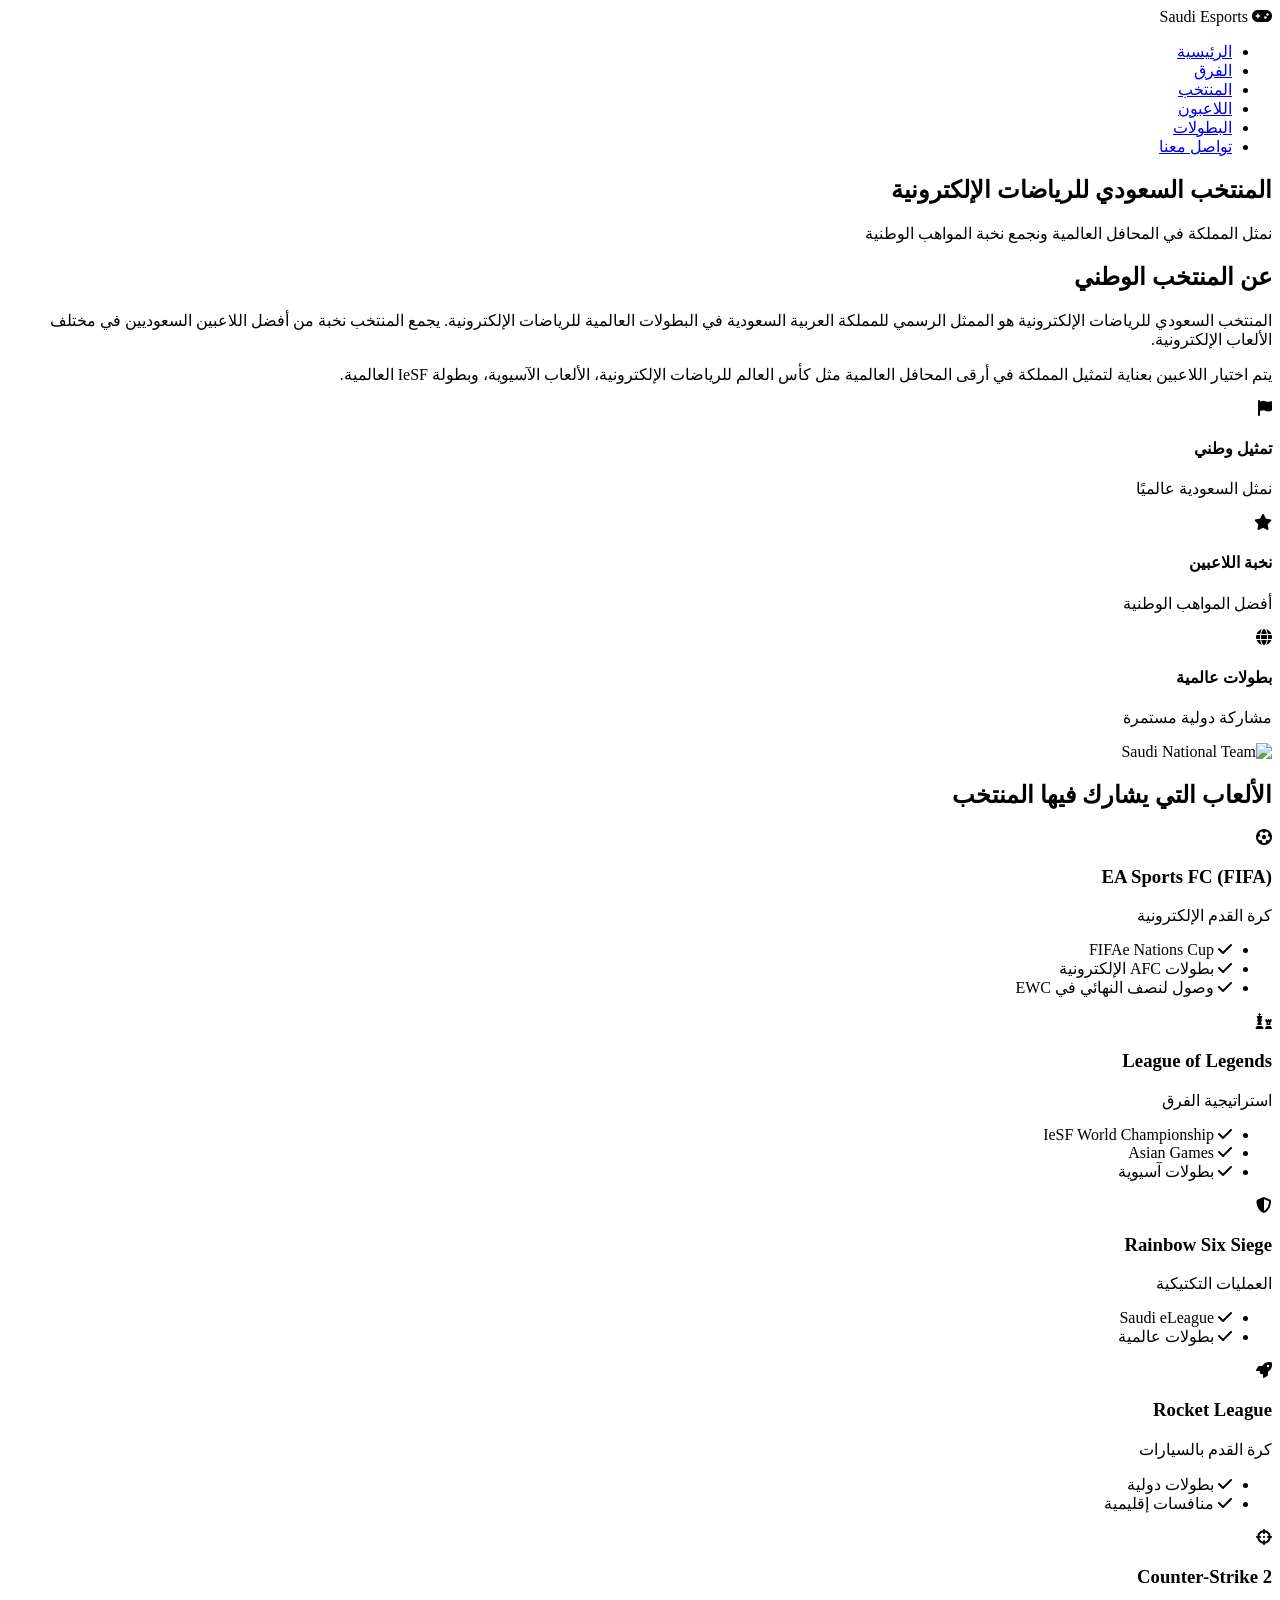
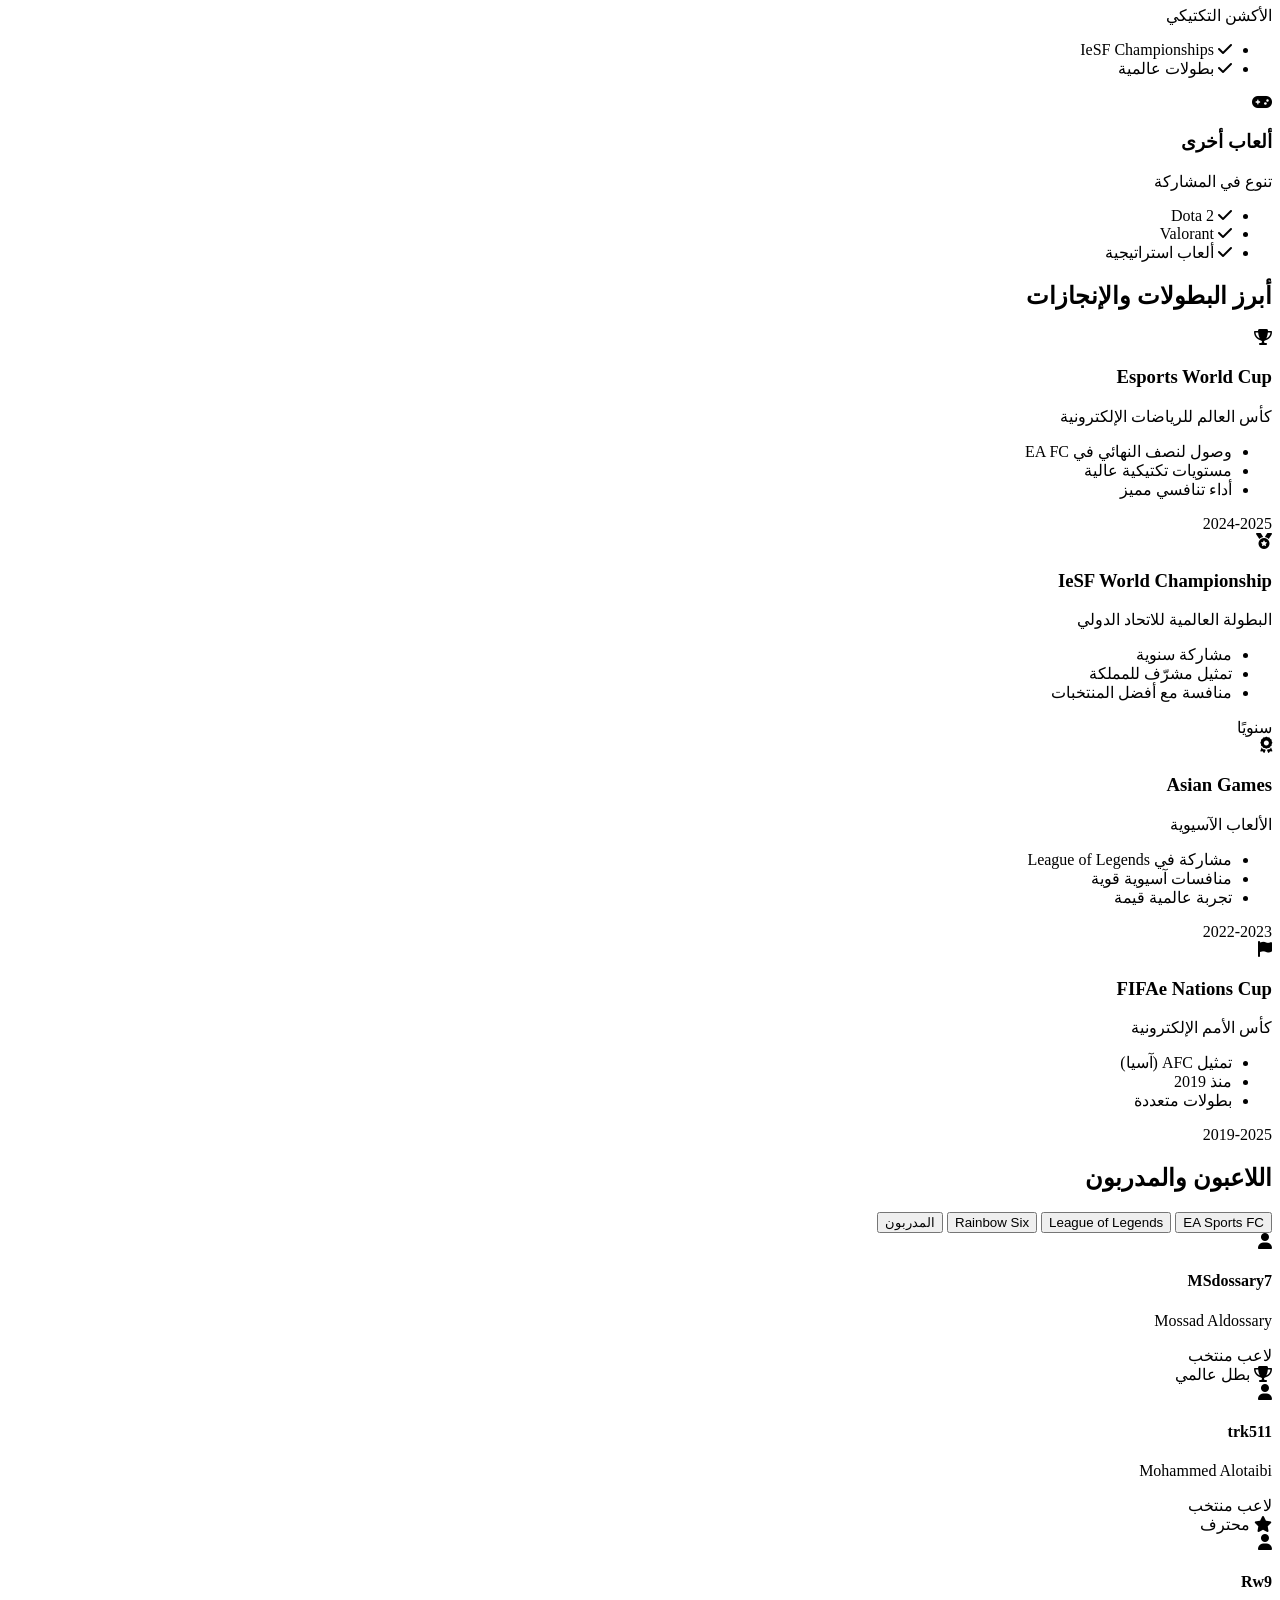
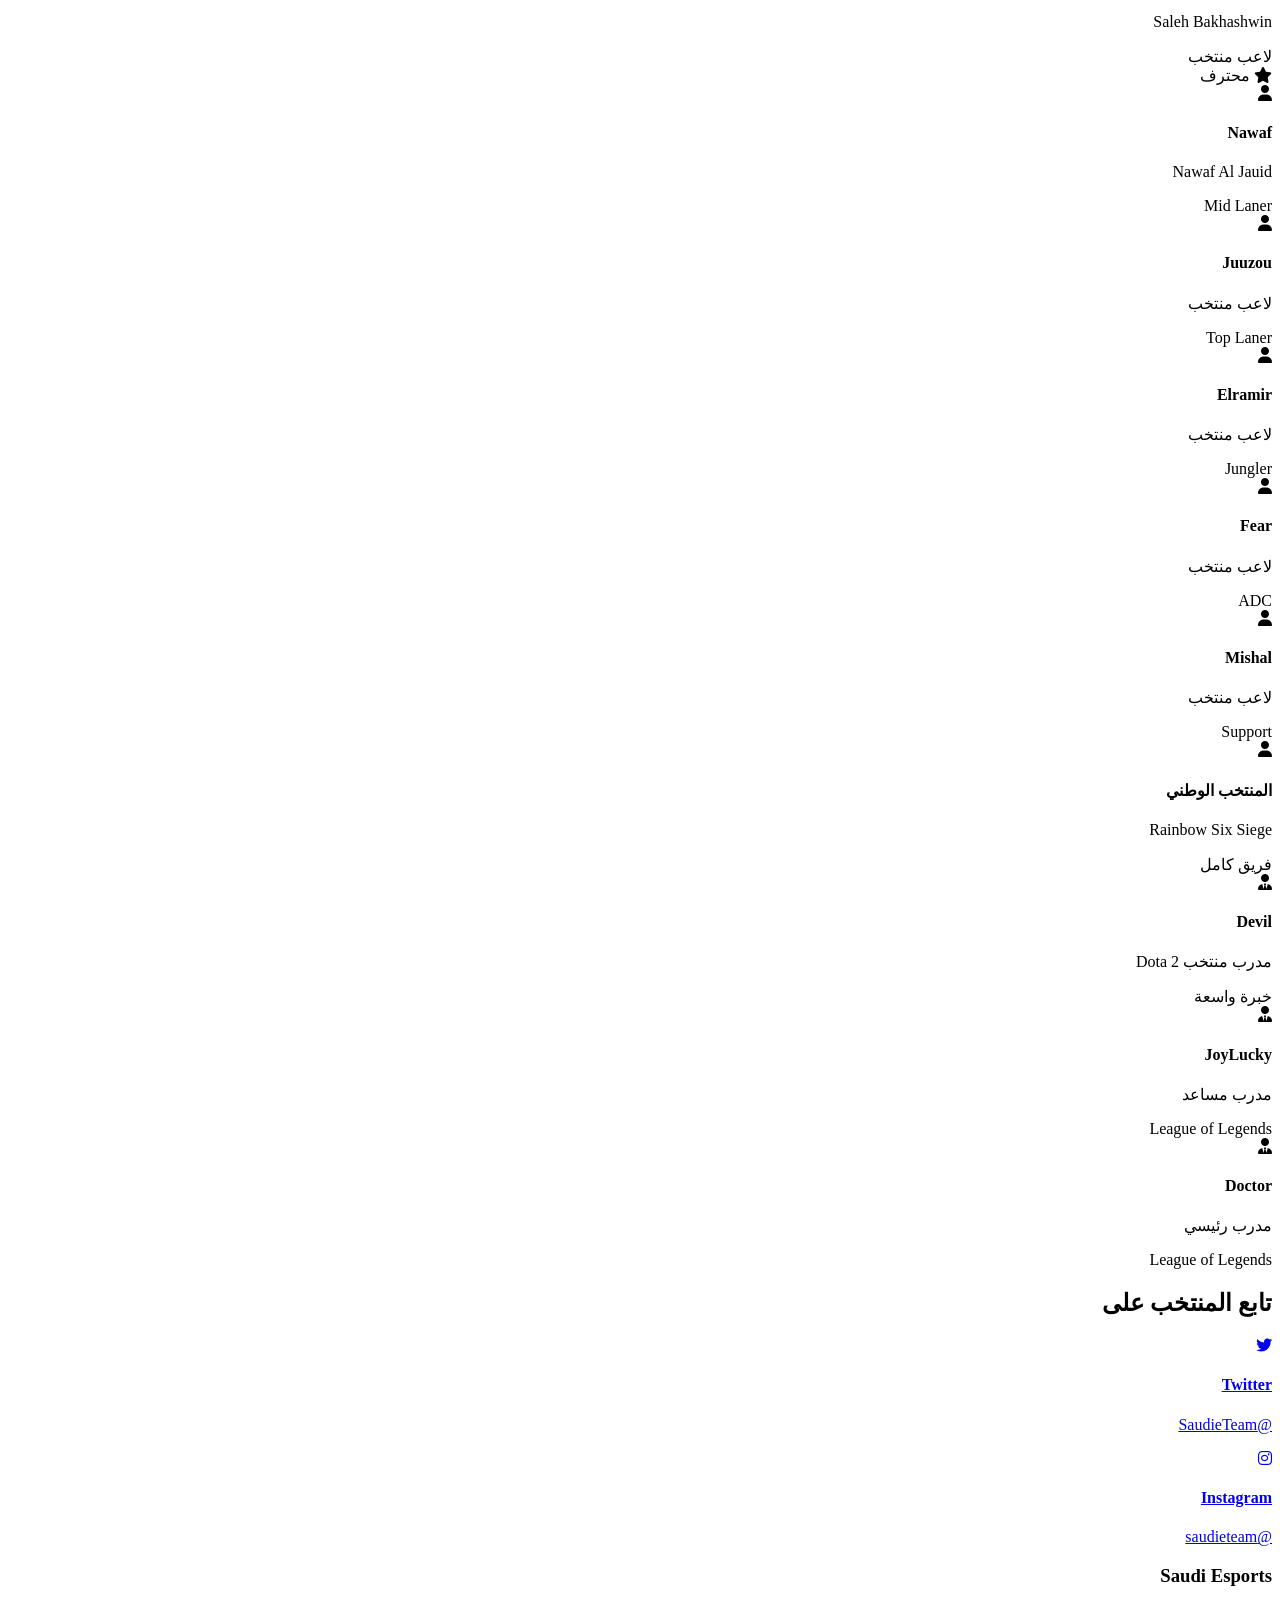
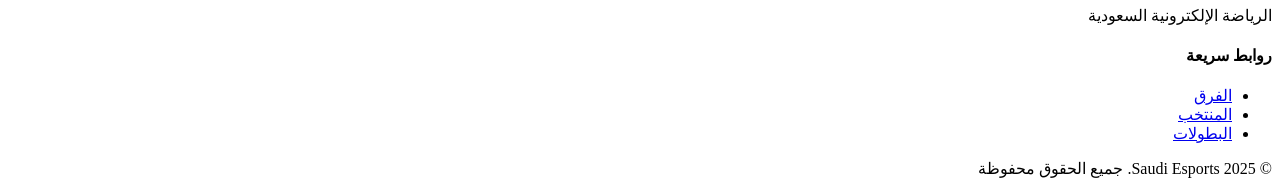
==== national-team.html @ dc4e7f82 "Add files via upload" ====
<!DOCTYPE html>
<html lang="ar" dir="rtl">
<head>
<meta charset="UTF-8">
<meta name="viewport" content="width=device-width, initial-scale=1.0">
<title>المنتخب السعودي | Saudi National Esports Team</title>
<link rel="stylesheet" href="css/style.css">
<link rel="stylesheet" href="https://cdnjs.cloudflare.com/ajax/libs/font-awesome/6.4.0/css/all.min.css">
<link href="https://fonts.googleapis.com/css2?family=Tajawal:wght@300;400;500;700;800;900&display=swap" rel="stylesheet">
</head>
<body>
<nav class="navbar">
<div class="container">
<div class="nav-wrapper">
<div class="logo">
<i class="fas fa-gamepad"></i>
<span>Saudi Esports</span>
</div>
<ul class="nav-menu">
<li><a href="index.html">الرئيسية</a></li>
<li><a href="teams.html">الفرق</a></li>
<li><a href="national-team.html" class="active">المنتخب</a></li>
<li><a href="players.html">اللاعبون</a></li>
<li><a href="tournaments.html">البطولات</a></li>
<li><a href="index.html#contact">تواصل معنا</a></li>
</ul>
<div class="hamburger">
<span class="bar"></span>
<span class="bar"></span>
<span class="bar"></span>
</div>
</div>
</div>
</nav>
<section class="page-header">
<div class="page-header-overlay"></div>
<div class="page-header-content">
<h1>المنتخب السعودي للرياضات الإلكترونية</h1>
<p>نمثل المملكة في المحافل العالمية ونجمع نخبة المواهب الوطنية</p>
</div>
</section>
<section class="national-team-about section-padding">
<div class="container">
<div class="about-grid">
<div class="about-text">
<h2>عن المنتخب الوطني</h2>
<p>المنتخب السعودي للرياضات الإلكترونية هو الممثل الرسمي للمملكة العربية السعودية في البطولات العالمية للرياضات الإلكترونية. يجمع المنتخب نخبة من أفضل اللاعبين السعوديين في مختلف الألعاب الإلكترونية.</p>
<p>يتم اختيار اللاعبين بعناية لتمثيل المملكة في أرقى المحافل العالمية مثل كأس العالم للرياضات الإلكترونية، الألعاب الآسيوية، وبطولة IeSF العالمية.</p>
<div class="highlights">
<div class="highlight-item">
<i class="fas fa-flag"></i>
<h4>تمثيل وطني</h4>
<p>نمثل السعودية عالميًا</p>
</div>
<div class="highlight-item">
<i class="fas fa-star"></i>
<h4>نخبة اللاعبين</h4>
<p>أفضل المواهب الوطنية</p>
</div>
<div class="highlight-item">
<i class="fas fa-globe"></i>
<h4>بطولات عالمية</h4>
<p>مشاركة دولية مستمرة</p>
</div>
</div>
</div>
<div class="about-image">
<img src="https://images.unsplash.com/photo-1511886929837-354d827aae26?w=600" alt="Saudi National Team">
</div>
</div>
</div>
</section>
<section class="games-section section-padding bg-light">
<div class="container">
<div class="section-header">
<h2 class="section-title">الألعاب التي يشارك فيها المنتخب</h2>
<div class="section-line"></div>
</div>
<div class="games-national-grid">
<div class="game-national-card">
<div class="game-icon-wrapper">
<i class="fas fa-futbol"></i>
</div>
<h3>EA Sports FC (FIFA)</h3>
<p>كرة القدم الإلكترونية</p>
<ul>
<li><i class="fas fa-check"></i> FIFAe Nations Cup</li>
<li><i class="fas fa-check"></i> بطولات AFC الإلكترونية</li>
<li><i class="fas fa-check"></i> وصول لنصف النهائي في EWC</li>
</ul>
</div>
<div class="game-national-card">
<div class="game-icon-wrapper">
<i class="fas fa-chess"></i>
</div>
<h3>League of Legends</h3>
<p>استراتيجية الفرق</p>
<ul>
<li><i class="fas fa-check"></i> IeSF World Championship</li>
<li><i class="fas fa-check"></i> Asian Games</li>
<li><i class="fas fa-check"></i> بطولات آسيوية</li>
</ul>
</div>
<div class="game-national-card">
<div class="game-icon-wrapper">
<i class="fas fa-shield-alt"></i>
</div>
<h3>Rainbow Six Siege</h3>
<p>العمليات التكتيكية</p>
<ul>
<li><i class="fas fa-check"></i> Saudi eLeague</li>
<li><i class="fas fa-check"></i> بطولات عالمية</li>
</ul>
</div>
<div class="game-national-card">
<div class="game-icon-wrapper">
<i class="fas fa-rocket"></i>
</div>
<h3>Rocket League</h3>
<p>كرة القدم بالسيارات</p>
<ul>
<li><i class="fas fa-check"></i> بطولات دولية</li>
<li><i class="fas fa-check"></i> منافسات إقليمية</li>
</ul>
</div>
<div class="game-national-card">
<div class="game-icon-wrapper">
<i class="fas fa-crosshairs"></i>
</div>
<h3>Counter-Strike 2</h3>
<p>الأكشن التكتيكي</p>
<ul>
<li><i class="fas fa-check"></i> IeSF Championships</li>
<li><i class="fas fa-check"></i> بطولات عالمية</li>
</ul>
</div>
<div class="game-national-card">
<div class="game-icon-wrapper">
<i class="fas fa-gamepad"></i>
</div>
<h3>ألعاب أخرى</h3>
<p>تنوع في المشاركة</p>
<ul>
<li><i class="fas fa-check"></i> Dota 2</li>
<li><i class="fas fa-check"></i> Valorant</li>
<li><i class="fas fa-check"></i> ألعاب استراتيجية</li>
</ul>
</div>
</div>
</div>
</section>
<section class="achievements-section section-padding">
<div class="container">
<div class="section-header">
<h2 class="section-title">أبرز البطولات والإنجازات</h2>
<div class="section-line"></div>
</div>
<div class="achievements-national-grid">
<div class="achievement-national-card">
<div class="achievement-badge gold">
<i class="fas fa-trophy"></i>
</div>
<h3>Esports World Cup</h3>
<p>كأس العالم للرياضات الإلكترونية</p>
<ul>
<li>وصول لنصف النهائي في EA FC</li>
<li>مستويات تكتيكية عالية</li>
<li>أداء تنافسي مميز</li>
</ul>
<span class="year">2024-2025</span>
</div>
<div class="achievement-national-card">
<div class="achievement-badge silver">
<i class="fas fa-medal"></i>
</div>
<h3>IeSF World Championship</h3>
<p>البطولة العالمية للاتحاد الدولي</p>
<ul>
<li>مشاركة سنوية</li>
<li>تمثيل مشرّف للمملكة</li>
<li>منافسة مع أفضل المنتخبات</li>
</ul>
<span class="year">سنويًا</span>
</div>
<div class="achievement-national-card">
<div class="achievement-badge bronze">
<i class="fas fa-award"></i>
</div>
<h3>Asian Games</h3>
<p>الألعاب الآسيوية</p>
<ul>
<li>مشاركة في League of Legends</li>
<li>منافسات آسيوية قوية</li>
<li>تجربة عالمية قيمة</li>
</ul>
<span class="year">2022-2023</span>
</div>
<div class="achievement-national-card">
<div class="achievement-badge">
<i class="fas fa-flag"></i>
</div>
<h3>FIFAe Nations Cup</h3>
<p>كأس الأمم الإلكترونية</p>
<ul>
<li>تمثيل AFC (آسيا)</li>
<li>منذ 2019</li>
<li>بطولات متعددة</li>
</ul>
<span class="year">2019-2025</span>
</div>
</div>
</div>
</section>
<section class="roster-section section-padding bg-light">
<div class="container">
<div class="section-header">
<h2 class="section-title">اللاعبون والمدربون</h2>
<div class="section-line"></div>
</div>
<div class="roster-tabs">
<button class="tab-btn active" data-tab="fifa">EA Sports FC</button>
<button class="tab-btn" data-tab="lol">League of Legends</button>
<button class="tab-btn" data-tab="r6">Rainbow Six</button>
<button class="tab-btn" data-tab="coaches">المدربون</button>
</div>

<div class="roster-content">
<div class="tab-content active" id="fifa">
<div class="players-grid">
<div class="player-card">
<div class="player-avatar">
<i class="fas fa-user"></i>
</div>
<h4>MSdossary7</h4>
<p class="player-name">Mossad Aldossary</p>
<span class="player-role">لاعب منتخب</span>
<div class="player-stats">
<span><i class="fas fa-trophy"></i> بطل عالمي</span>
</div>
</div>
<div class="player-card">
<div class="player-avatar">
<i class="fas fa-user"></i>
</div>
<h4>trk511</h4>
<p class="player-name">Mohammed Alotaibi</p>
<span class="player-role">لاعب منتخب</span>
<div class="player-stats">
<span><i class="fas fa-star"></i> محترف</span>
</div>
</div>
<div class="player-card">
<div class="player-avatar">
<i class="fas fa-user"></i>
</div>
<h4>Rw9</h4>
<p class="player-name">Saleh Bakhashwin</p>
<span class="player-role">لاعب منتخب</span>
<div class="player-stats">
<span><i class="fas fa-star"></i> محترف</span>
</div>
</div>
</div>
</div>
<div class="tab-content" id="lol">
<div class="players-grid">
<div class="player-card">
<div class="player-avatar">
<i class="fas fa-user"></i>
</div>
<h4>Nawaf</h4>
<p class="player-name">Nawaf Al Jauid</p>
<span class="player-role">Mid Laner</span>
</div>
<div class="player-card">
<div class="player-avatar">
<i class="fas fa-user"></i>
</div>
<h4>Juuzou</h4>
<p class="player-name">لاعب منتخب</p>
<span class="player-role">Top Laner</span>
</div>
<div class="player-card">
<div class="player-avatar">
<i class="fas fa-user"></i>
</div>
<h4>Elramir</h4>
<p class="player-name">لاعب منتخب</p>
<span class="player-role">Jungler</span>
</div>
<div class="player-card">
<div class="player-avatar">
<i class="fas fa-user"></i>
</div>
<h4>Fear</h4>
<p class="player-name">لاعب منتخب</p>
<span class="player-role">ADC</span>
</div>
<div class="player-card">
<div class="player-avatar">
<i class="fas fa-user"></i>
</div>
<h4>Mishal</h4>
<p class="player-name">لاعب منتخب</p>
<span class="player-role">Support</span>
</div>
</div>
</div>
<div class="tab-content" id="r6">
<div class="players-grid">
<div class="player-card">
<div class="player-avatar">
<i class="fas fa-user"></i>
</div>
<h4>المنتخب الوطني</h4>
<p class="player-name">Rainbow Six Siege</p>
<span class="player-role">فريق كامل</span>
</div>
</div>
</div>
<div class="tab-content" id="coaches">
<div class="coaches-grid">
<div class="coach-card">
<div class="coach-avatar">
<i class="fas fa-user-tie"></i>
</div>
<h4>Devil</h4>
<p class="coach-role">مدرب منتخب Dota 2</p>
<span>خبرة واسعة</span>
</div>
<div class="coach-card">
<div class="coach-avatar">
<i class="fas fa-user-tie"></i>
</div>
<h4>JoyLucky</h4>
<p class="coach-role">مدرب مساعد</p>
<span>League of Legends</span>
</div>
<div class="coach-card">
<div class="coach-avatar">
<i class="fas fa-user-tie"></i>
</div>
<h4>Doctor</h4>
<p class="coach-role">مدرب رئيسي</p>
<span>League of Legends</span>
</div>
</div>
</div>
</div>
</div>
</section>
<section class="social-section section-padding">
<div class="container">
<div class="section-header">
<h2 class="section-title">تابع المنتخب على</h2>
<div class="section-line"></div>
</div>
<div class="social-grid">
<a href="https://twitter.com/SaudieTeam" target="_blank" class="social-card twitter">
<i class="fab fa-twitter"></i>
<h4>Twitter</h4>
<p>@SaudieTeam</p>
</a>
<a href="https://instagram.com/saudieteam" target="_blank" class="social-card instagram">
<i class="fab fa-instagram"></i>
<h4>Instagram</h4>
<p>@saudieteam</p>
</a>
</div>
</div>
</section>
<footer class="footer">
<div class="container">
<div class="footer-content">
<div class="footer-section">
<h3>Saudi Esports</h3>
<p>الرياضة الإلكترونية السعودية</p>
</div>
<div class="footer-section">
<h4>روابط سريعة</h4>
<ul>
<li><a href="teams.html">الفرق</a></li>
<li><a href="national-team.html">المنتخب</a></li>
<li><a href="tournaments.html">البطولات</a></li>
</ul>
</div>
</div>
<div class="footer-bottom">
<p>&copy; 2025 Saudi Esports. جميع الحقوق محفوظة</p>
</div>
</div>
</footer>
<script src="js/main.js"></script>
</body>
</html>
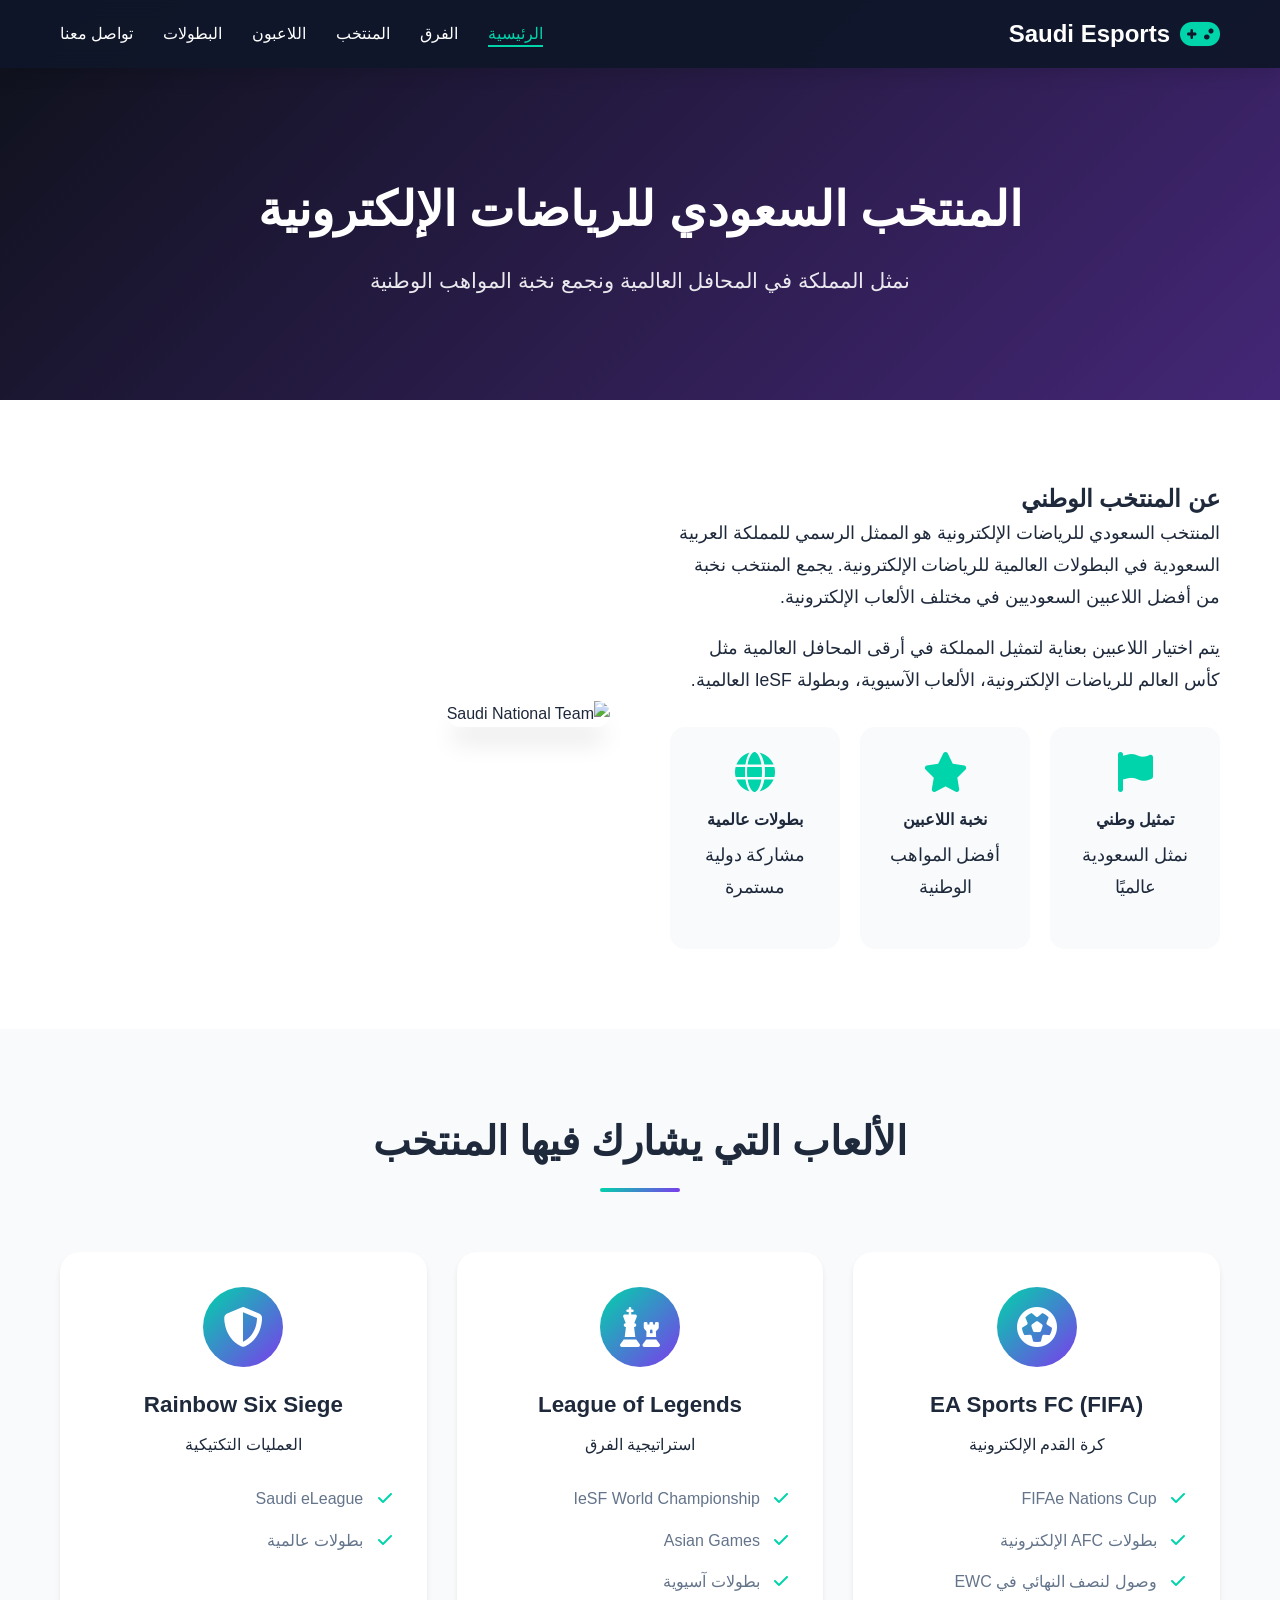
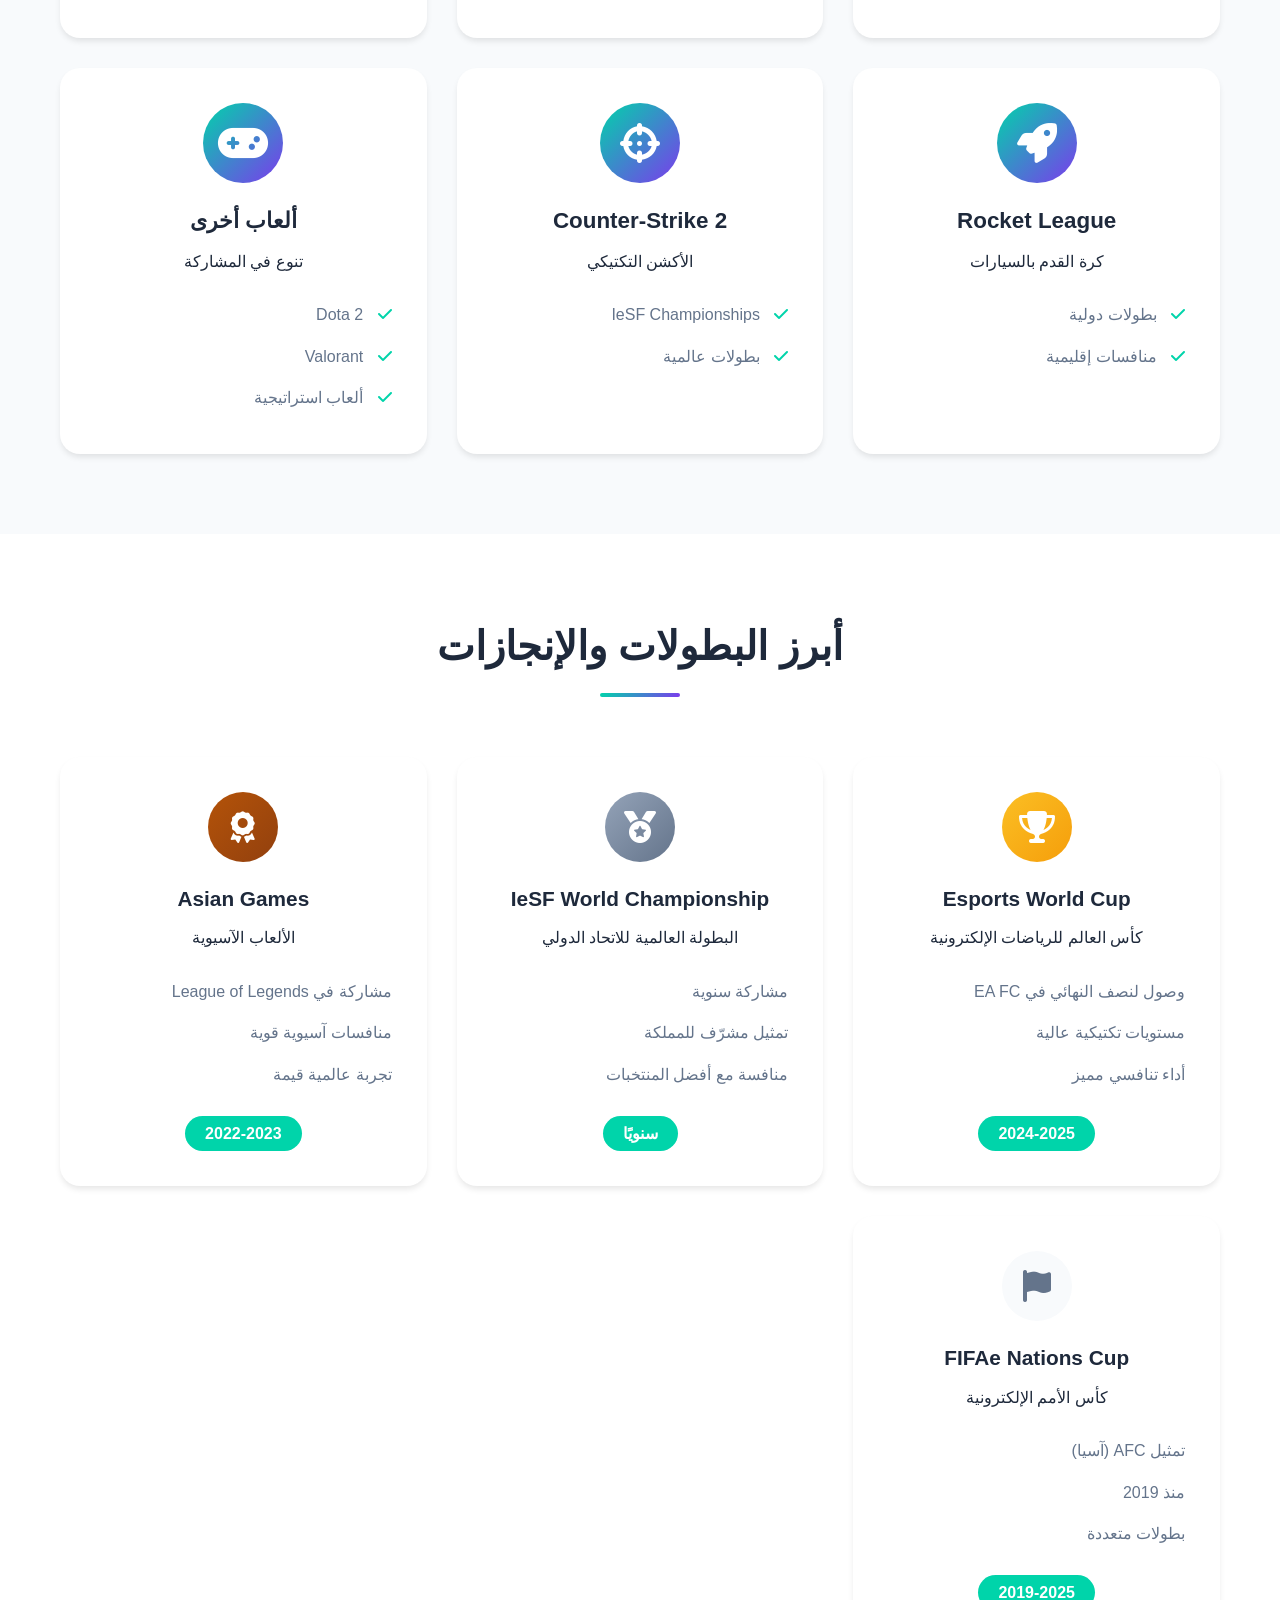
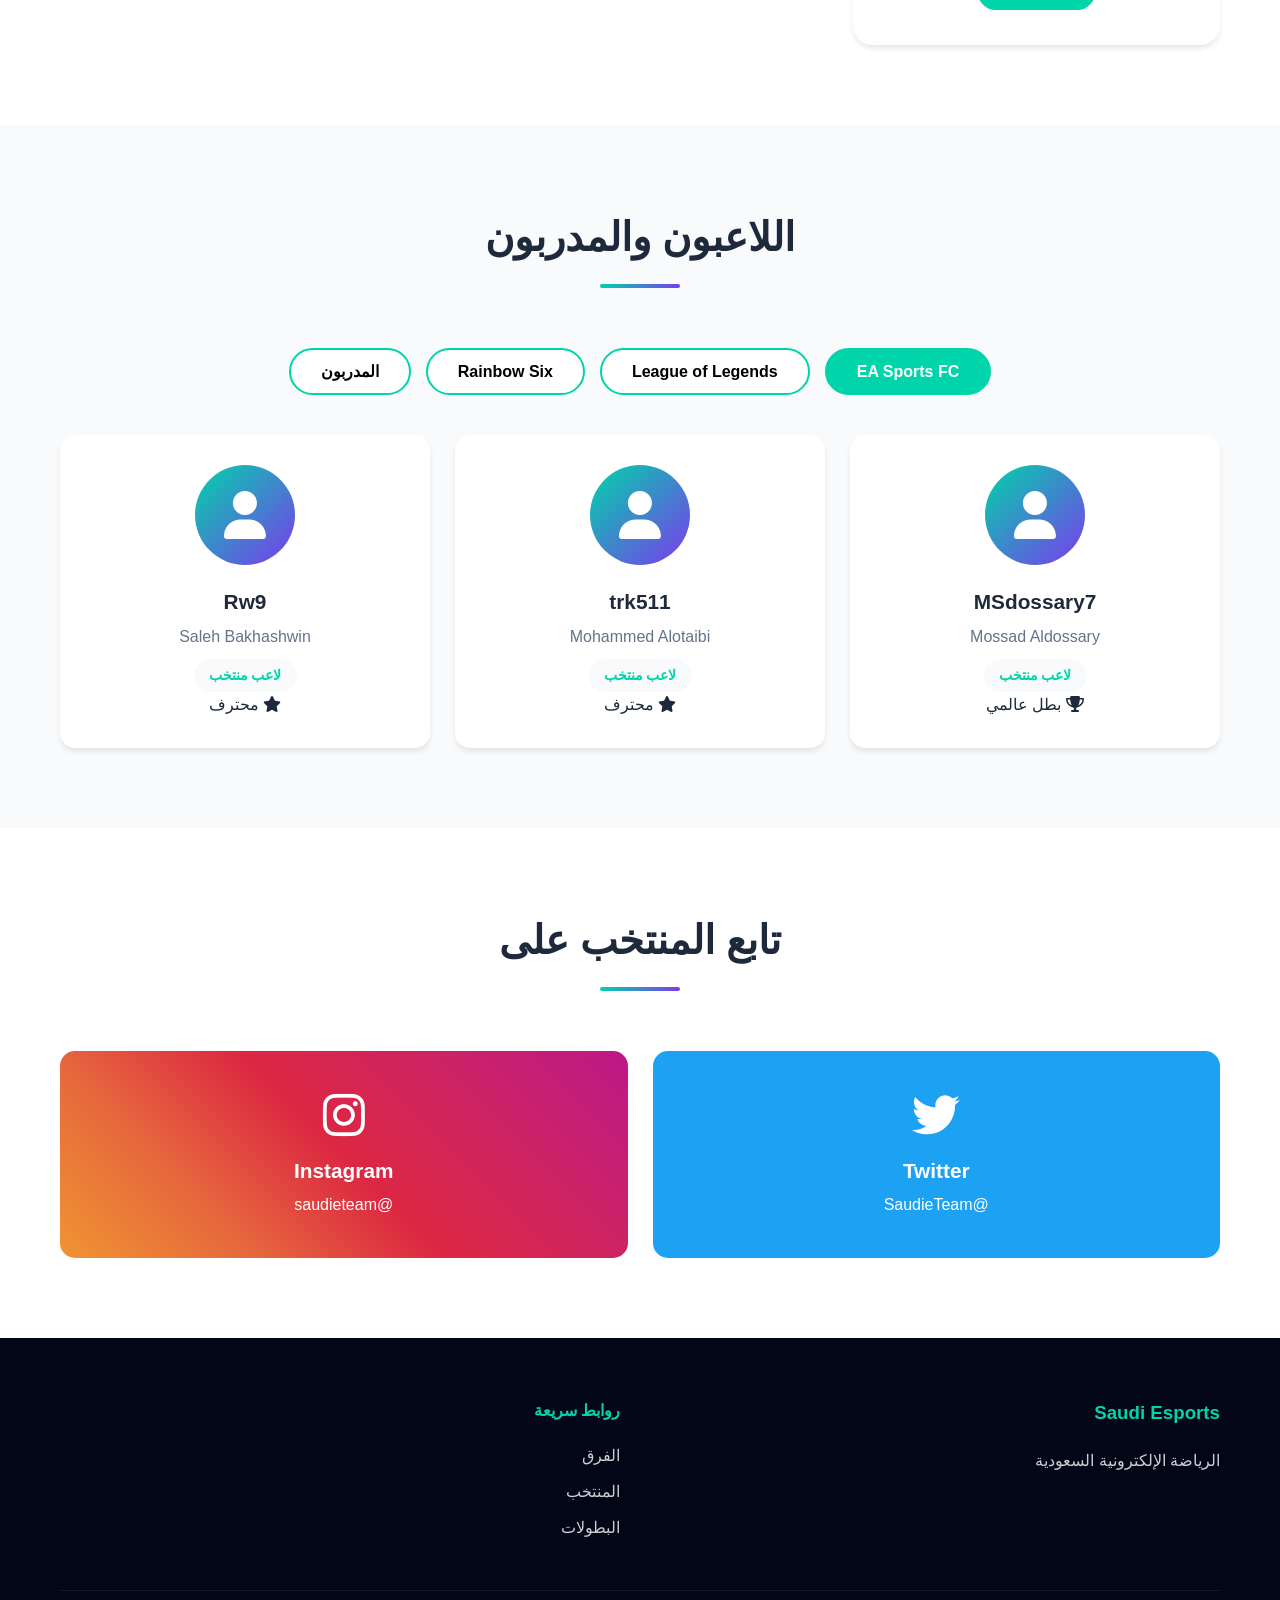
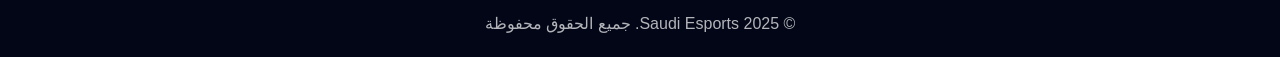
==== commit d369f04f: "Add files via upload" ====
--- a/national-team.html
+++ b/national-team.html
@@ -4,7 +4,7 @@
 <meta charset="UTF-8">
 <meta name="viewport" content="width=device-width, initial-scale=1.0">
 <title>المنتخب السعودي | Saudi National Esports Team</title>
-<link rel="stylesheet" href="css/style.css">
+<link rel="stylesheet" href="style.css">
 <link rel="stylesheet" href="https://cdnjs.cloudflare.com/ajax/libs/font-awesome/6.4.0/css/all.min.css">
 <link href="https://fonts.googleapis.com/css2?family=Tajawal:wght@300;400;500;700;800;900&display=swap" rel="stylesheet">
 </head>
@@ -390,6 +390,6 @@
 </div>
 </div>
 </footer>
-<script src="js/main.js"></script>
+<script src="main.js"></script>
 </body>
 </html>
--- a/style.css
+++ b/style.css
@@ -0,0 +1,1689 @@
+:root {
+--primary-color: #00d4aa;
+--secondary-color: #7c3aed;
+--accent-color: #f59e0b;
+--dark-bg: #0f172a;
+--darker-bg: #020617;
+--light-bg: #f8fafc;
+--text-dark: #1e293b;
+--text-light: #64748b;
+--white: #ffffff;
+--gradient-primary: linear-gradient(135deg, #00d4aa 0%, #7c3aed 100%);
+--gradient-dark: linear-gradient(135deg, #0f172a 0%, #1e293b 100%);
+--shadow-sm: 0 1px 2px 0 rgba(0, 0, 0, 0.05);
+--shadow-md: 0 4px 6px -1px rgba(0, 0, 0, 0.1);
+--shadow-lg: 0 10px 15px -3px rgba(0, 0, 0, 0.1);
+--shadow-xl: 0 20px 25px -5px rgba(0, 0, 0, 0.1);
+--transition: all 0.3s ease;
+}
+
+* {
+margin: 0;
+padding: 0;
+box-sizing: border-box;
+}
+
+html {
+scroll-behavior: smooth;
+}
+
+body {
+font-family: 'Tajawal', sans-serif;
+line-height: 1.6;
+color: var(--text-dark);
+background-color: var(--white);
+overflow-x: hidden;
+}
+
+/* RTL Support */
+[dir="rtl"] {
+text-align: right;
+}
+
+/* Container */
+.container {
+max-width: 1200px;
+margin: 0 auto;
+padding: 0 20px;
+}
+
+.section-padding {
+padding: 80px 0;
+}
+
+.bg-dark {
+background: var(--gradient-dark);
+color: var(--white);
+}
+
+.bg-light {
+background: var(--light-bg);
+}
+
+.section-header {
+text-align: center;
+margin-bottom: 60px;
+}
+
+.section-title {
+font-size: 2.5rem;
+font-weight: 800;
+margin-bottom: 15px;
+position: relative;
+display: inline-block;
+}
+
+.section-title.text-white {
+color: var(--white);
+}
+
+.section-line {
+width: 80px;
+height: 4px;
+background: var(--gradient-primary);
+margin: 0 auto;
+border-radius: 2px;
+}
+
+/* Navigation */
+.navbar {
+background: rgba(15, 23, 42, 0.95);
+backdrop-filter: blur(10px);
+position: fixed;
+top: 0;
+left: 0;
+right: 0;
+z-index: 1000;
+box-shadow: var(--shadow-lg);
+}
+
+.nav-wrapper {
+display: flex;
+justify-content: space-between;
+align-items: center;
+padding: 15px 0;
+}
+
+.logo {
+display: flex;
+align-items: center;
+gap: 10px;
+font-size: 1.5rem;
+font-weight: 800;
+color: var(--white);
+}
+
+.logo i {
+color: var(--primary-color);
+font-size: 2rem;
+}
+
+.nav-menu {
+display: flex;
+list-style: none;
+gap: 30px;
+}
+
+.nav-menu a {
+color: var(--white);
+text-decoration: none;
+font-weight: 500;
+transition: var(--transition);
+position: relative;
+}
+
+.nav-menu a::after {
+content: '';
+position: absolute;
+bottom: -5px;
+right: 0;
+width: 0;
+height: 2px;
+background: var(--primary-color);
+transition: var(--transition);
+}
+
+.nav-menu a:hover::after,
+.nav-menu a.active::after {
+width: 100%;
+}
+
+.nav-menu a:hover,
+.nav-menu a.active {
+color: var(--primary-color);
+}
+
+.hamburger {
+display: none;
+flex-direction: column;
+cursor: pointer;
+gap: 5px;
+}
+
+.bar {
+width: 25px;
+height: 3px;
+background: var(--white);
+transition: var(--transition);
+}
+
+.hero {
+min-height: 100vh;
+background: linear-gradient(135deg, rgba(15, 23, 42, 0.9), rgba(124, 58, 237, 0.8)),
+url('https://images.unsplash.com/photo-1542751371-adc38448a05e?w=1920') center/cover;
+display: flex;
+align-items: center;
+justify-content: center;
+text-align: center;
+color: var(--white);
+padding: 120px 20px 80px;
+position: relative;
+}
+
+.hero-overlay {
+position: absolute;
+top: 0;
+left: 0;
+right: 0;
+bottom: 0;
+background: rgba(0, 0, 0, 0.5);
+}
+
+.hero-content {
+position: relative;
+z-index: 1;
+max-width: 900px;
+}
+
+.hero-title {
+font-size: 3.5rem;
+font-weight: 900;
+margin-bottom: 20px;
+animation: fadeInUp 1s ease;
+}
+
+.hero-subtitle {
+font-size: 1.5rem;
+margin-bottom: 40px;
+opacity: 0.9;
+animation: fadeInUp 1s ease 0.2s backwards;
+}
+
+.hero-stats {
+display: flex;
+justify-content: center;
+gap: 60px;
+margin-bottom: 40px;
+animation: fadeInUp 1s ease 0.4s backwards;
+}
+
+.stat-item {
+text-align: center;
+}
+
+.stat-item i {
+font-size: 2.5rem;
+color: var(--primary-color);
+margin-bottom: 10px;
+}
+
+.stat-item h3 {
+font-size: 2.5rem;
+font-weight: 800;
+margin-bottom: 5px;
+}
+
+.stat-item p {
+font-size: 1rem;
+opacity: 0.8;
+}
+
+.hero-buttons {
+display: flex;
+gap: 20px;
+justify-content: center;
+animation: fadeInUp 1s ease 0.6s backwards;
+}
+
+/* Buttons */
+.btn {
+display: inline-block;
+padding: 15px 40px;
+border-radius: 50px;
+text-decoration: none;
+font-weight: 700;
+font-size: 1.1rem;
+transition: var(--transition);
+border: 2px solid transparent;
+cursor: pointer;
+}
+
+.btn-primary {
+background: var(--gradient-primary);
+color: var(--white);
+box-shadow: var(--shadow-lg);
+}
+
+.btn-primary:hover {
+transform: translateY(-3px);
+box-shadow: var(--shadow-xl);
+}
+
+.btn-secondary {
+background: transparent;
+color: var(--white);
+border-color: var(--white);
+}
+
+.btn-secondary:hover {
+background: var(--white);
+color: var(--dark-bg);
+}
+
+.btn-outline {
+background: transparent;
+border-color: var(--primary-color);
+color: var(--primary-color);
+}
+
+.btn-outline:hover {
+background: var(--primary-color);
+color: var(--white);
+}
+
+/* About Section */
+.about-content {
+display: grid;
+grid-template-columns: 1fr 1fr;
+gap: 60px;
+align-items: center;
+}
+
+.about-text p {
+margin-bottom: 20px;
+font-size: 1.1rem;
+line-height: 1.8;
+}
+
+.about-features {
+list-style: none;
+margin-top: 30px;
+}
+
+.about-features li {
+display: flex;
+align-items: center;
+gap: 15px;
+margin-bottom: 15px;
+font-size: 1.1rem;
+}
+
+.about-features i {
+color: var(--primary-color);
+font-size: 1.3rem;
+}
+
+.about-image img {
+width: 100%;
+border-radius: 20px;
+box-shadow: var(--shadow-xl);
+}
+
+/* Teams Grid */
+.teams-grid {
+display: grid;
+grid-template-columns: repeat(auto-fit, minmax(350px, 1fr));
+gap: 30px;
+}
+
+.team-card {
+background: var(--white);
+border-radius: 20px;
+overflow: hidden;
+box-shadow: var(--shadow-lg);
+transition: var(--transition);
+}
+
+.team-card:hover {
+transform: translateY(-10px);
+box-shadow: var(--shadow-xl);
+}
+
+.team-header {
+position: relative;
+height: 250px;
+overflow: hidden;
+}
+
+.team-header img {
+width: 100%;
+height: 100%;
+object-fit: cover;
+}
+
+.team-overlay {
+position: absolute;
+top: 0;
+left: 0;
+right: 0;
+bottom: 0;
+background: linear-gradient(to top, rgba(0, 0, 0, 0.8), transparent);
+display: flex;
+align-items: flex-end;
+padding: 20px;
+}
+
+.team-overlay h3 {
+color: var(--white);
+font-size: 2rem;
+font-weight: 800;
+}
+
+.team-body {
+padding: 25px;
+}
+
+.team-body p {
+margin-bottom: 20px;
+color: var(--text-light);
+}
+
+.team-achievements {
+display: flex;
+flex-wrap: wrap;
+gap: 10px;
+margin-bottom: 20px;
+}
+
+.badge {
+background: var(--gradient-primary);
+color: var(--white);
+padding: 5px 15px;
+border-radius: 20px;
+font-size: 0.85rem;
+font-weight: 600;
+}
+
+.team-games {
+display: flex;
+gap: 15px;
+margin-bottom: 20px;
+font-size: 1.5rem;
+color: var(--primary-color);
+}
+
+.achievements-timeline {
+position: relative;
+max-width: 800px;
+margin: 0 auto;
+}
+
+.timeline-item {
+display: flex;
+gap: 30px;
+margin-bottom: 40px;
+position: relative;
+}
+
+.timeline-icon {
+width: 60px;
+height: 60px;
+background: var(--gradient-primary);
+border-radius: 50%;
+display: flex;
+align-items: center;
+justify-content: center;
+color: var(--white);
+font-size: 1.5rem;
+flex-shrink: 0;
+}
+
+.timeline-content {
+flex: 1;
+background: var(--light-bg);
+padding: 25px;
+border-radius: 15px;
+box-shadow: var(--shadow-md);
+}
+
+.timeline-content h3 {
+font-size: 1.3rem;
+margin-bottom: 10px;
+color: var(--text-dark);
+}
+
+.timeline-content p {
+color: var(--text-light);
+margin-bottom: 10px;
+}
+
+.timeline-date {
+display: inline-block;
+background: var(--primary-color);
+color: var(--white);
+padding: 5px 15px;
+border-radius: 20px;
+font-size: 0.85rem;
+font-weight: 600;
+}
+
+.games-grid {
+display: grid;
+grid-template-columns: repeat(auto-fit, minmax(200px, 1fr));
+gap: 25px;
+}
+
+.game-card {
+background: rgba(255, 255, 255, 0.05);
+padding: 30px;
+border-radius: 15px;
+text-align: center;
+border: 1px solid rgba(255, 255, 255, 0.1);
+transition: var(--transition);
+}
+
+.game-card:hover {
+background: rgba(255, 255, 255, 0.1);
+transform: translateY(-5px);
+}
+
+.game-icon {
+font-size: 3rem;
+color: var(--primary-color);
+margin-bottom: 15px;
+}
+
+.game-card h4 {
+font-size: 1.2rem;
+margin-bottom: 5px;
+}
+
+.game-card p {
+font-size: 0.9rem;
+opacity: 0.7;
+}
+
+.social-grid {
+display: grid;
+grid-template-columns: repeat(auto-fit, minmax(250px, 1fr));
+gap: 25px;
+}
+
+.social-card {
+padding: 40px;
+border-radius: 15px;
+text-align: center;
+text-decoration: none;
+color: var(--white);
+transition: var(--transition);
+}
+
+.social-card:hover {
+transform: translateY(-5px);
+}
+
+.social-card.twitter {
+background: #1da1f2;
+}
+
+.social-card.instagram {
+background: linear-gradient(45deg, #f09433, #e6683c, #dc2743, #cc2366, #bc1888);
+}
+
+.social-card.youtube {
+background: #ff0000;
+}
+
+.social-card.twitch {
+background: #9146ff;
+}
+
+.social-card i {
+font-size: 3rem;
+margin-bottom: 15px;
+}
+
+.social-card h4 {
+font-size: 1.3rem;
+margin-bottom: 5px;
+}
+
+.footer {
+background: var(--darker-bg);
+color: var(--white);
+padding: 60px 0 20px;
+}
+
+.footer-content {
+display: grid;
+grid-template-columns: repeat(auto-fit, minmax(250px, 1fr));
+gap: 40px;
+margin-bottom: 40px;
+}
+
+.footer-section h3,
+.footer-section h4 {
+margin-bottom: 20px;
+color: var(--primary-color);
+}
+
+.footer-section p {
+opacity: 0.8;
+margin-bottom: 15px;
+}
+
+.footer-section ul {
+list-style: none;
+}
+
+.footer-section ul li {
+margin-bottom: 10px;
+}
+
+.footer-section a {
+color: var(--white);
+text-decoration: none;
+opacity: 0.8;
+transition: var(--transition);
+}
+
+.footer-section a:hover {
+opacity: 1;
+color: var(--primary-color);
+}
+
+.footer-social {
+display: flex;
+gap: 15px;
+margin-top: 20px;
+}
+
+.footer-social a {
+width: 40px;
+height: 40px;
+background: rgba(255, 255, 255, 0.1);
+border-radius: 50%;
+display: flex;
+align-items: center;
+justify-content: center;
+transition: var(--transition);
+}
+
+.footer-social a:hover {
+background: var(--primary-color);
+transform: translateY(-3px);
+}
+
+.footer-bottom {
+text-align: center;
+padding-top: 20px;
+border-top: 1px solid rgba(255, 255, 255, 0.1);
+opacity: 0.7;
+}
+
+.page-header {
+min-height: 400px;
+background: linear-gradient(135deg, rgba(15, 23, 42, 0.95), rgba(124, 58, 237, 0.9)),
+url('https://images.unsplash.com/photo-1511886929837-354d827aae26?w=1920') center/cover;
+display: flex;
+align-items: center;
+justify-content: center;
+text-align: center;
+color: var(--white);
+padding: 150px 20px 80px;
+position: relative;
+}
+
+.page-header-overlay {
+position: absolute;
+top: 0;
+left: 0;
+right: 0;
+bottom: 0;
+background: rgba(0, 0, 0, 0.5);
+}
+
+.page-header-content {
+position: relative;
+z-index: 1;
+}
+
+.page-header h1 {
+font-size: 3rem;
+font-weight: 900;
+margin-bottom: 15px;
+}
+
+.page-header p {
+font-size: 1.3rem;
+opacity: 0.9;
+}
+
+/* Team Detail Page */
+.team-detail-header {
+display: flex;
+justify-content: space-between;
+align-items: center;
+margin-bottom: 50px;
+padding: 40px;
+background: var(--gradient-dark);
+border-radius: 20px;
+color: var(--white);
+}
+
+.team-detail-info h2 {
+font-size: 3rem;
+margin-bottom: 10px;
+}
+
+.team-tagline {
+font-size: 1.2rem;
+opacity: 0.9;
+margin-bottom: 20px;
+}
+
+.team-meta {
+display: flex;
+gap: 30px;
+}
+
+.team-meta span {
+display: flex;
+align-items: center;
+gap: 8px;
+}
+
+.team-logo-large {
+font-size: 8rem;
+opacity: 0.2;
+}
+
+.team-detail-content {
+display: flex;
+flex-direction: column;
+gap: 40px;
+}
+
+.team-section {
+background: var(--white);
+padding: 35px;
+border-radius: 15px;
+box-shadow: var(--shadow-md);
+}
+
+.team-section h3 {
+font-size: 1.5rem;
+margin-bottom: 20px;
+color: var(--primary-color);
+display: flex;
+align-items: center;
+gap: 10px;
+}
+
+.team-section p {
+margin-bottom: 15px;
+line-height: 1.8;
+}
+
+.achievements-list {
+display: flex;
+flex-direction: column;
+gap: 15px;
+}
+
+.achievement-item {
+display: flex;
+gap: 20px;
+padding: 20px;
+background: var(--light-bg);
+border-radius: 10px;
+border-right: 4px solid var(--primary-color);
+}
+
+.achievement-item.gold {
+border-right-color: #fbbf24;
+}
+
+.achievement-item.silver {
+border-right-color: #94a3b8;
+}
+
+.achievement-item i {
+font-size: 2rem;
+color: var(--primary-color);
+}
+
+.achievement-item.gold i {
+color: #fbbf24;
+}
+
+.achievement-item h4 {
+font-size: 1.1rem;
+margin-bottom: 5px;
+}
+
+.achievement-item p {
+margin: 0;
+color: var(--text-light);
+}
+
+.games-list {
+display: grid;
+grid-template-columns: repeat(auto-fit, minmax(250px, 1fr));
+gap: 20px;
+}
+
+.game-item {
+display: flex;
+gap: 15px;
+padding: 20px;
+background: var(--light-bg);
+border-radius: 10px;
+}
+
+.game-item i {
+font-size: 2rem;
+color: var(--primary-color);
+}
+
+.game-item h4 {
+margin-bottom: 5px;
+}
+
+.game-item p {
+margin: 0;
+font-size: 0.9rem;
+color: var(--text-light);
+}
+
+.roster-grid {
+display: grid;
+grid-template-columns: repeat(auto-fit, minmax(300px, 1fr));
+gap: 30px;
+}
+
+.roster-category h4 {
+font-size: 1.2rem;
+margin-bottom: 15px;
+color: var(--primary-color);
+}
+
+.roster-category ul {
+list-style: none;
+}
+
+.roster-category ul li {
+padding: 8px 0;
+border-bottom: 1px solid #e2e8f0;
+}
+
+.social-links {
+display: flex;
+flex-wrap: wrap;
+gap: 15px;
+}
+
+.social-link {
+display: flex;
+align-items: center;
+gap: 10px;
+padding: 12px 25px;
+background: var(--light-bg);
+border-radius: 10px;
+text-decoration: none;
+color: var(--text-dark);
+font-weight: 600;
+transition: var(--transition);
+}
+
+.social-link:hover {
+background: var(--primary-color);
+color: var(--white);
+transform: translateY(-3px);
+}
+
+.teams-grid-small {
+display: grid;
+grid-template-columns: repeat(auto-fit, minmax(280px, 1fr));
+gap: 25px;
+}
+
+.team-card-small {
+background: var(--white);
+padding: 30px;
+border-radius: 15px;
+box-shadow: var(--shadow-md);
+text-align: center;
+transition: var(--transition);
+}
+
+.team-card-small:hover {
+transform: translateY(-5px);
+box-shadow: var(--shadow-xl);
+}
+
+.team-card-small h4 {
+font-size: 1.3rem;
+margin-bottom: 10px;
+}
+
+.team-card-small p {
+color: var(--text-light);
+margin-bottom: 15px;
+}
+
+.about-grid {
+display: grid;
+grid-template-columns: 1fr 1fr;
+gap: 60px;
+align-items: center;
+}
+
+.highlights {
+display: grid;
+grid-template-columns: repeat(3, 1fr);
+gap: 20px;
+margin-top: 30px;
+}
+
+.highlight-item {
+text-align: center;
+padding: 25px;
+background: var(--light-bg);
+border-radius: 15px;
+}
+
+.highlight-item i {
+font-size: 2.5rem;
+color: var(--primary-color);
+margin-bottom: 15px;
+}
+
+.highlight-item h4 {
+margin-bottom: 8px;
+}
+
+.games-national-grid {
+display: grid;
+grid-template-columns: repeat(auto-fit, minmax(300px, 1fr));
+gap: 30px;
+}
+
+.game-national-card {
+background: var(--white);
+padding: 35px;
+border-radius: 20px;
+box-shadow: var(--shadow-md);
+text-align: center;
+transition: var(--transition);
+}
+
+.game-national-card:hover {
+transform: translateY(-10px);
+box-shadow: var(--shadow-xl);
+}
+
+.game-icon-wrapper {
+width: 80px;
+height: 80px;
+background: var(--gradient-primary);
+border-radius: 50%;
+display: flex;
+align-items: center;
+justify-content: center;
+margin: 0 auto 20px;
+}
+
+.game-icon-wrapper i {
+font-size: 2.5rem;
+color: var(--white);
+}
+
+.game-national-card h3 {
+font-size: 1.4rem;
+margin-bottom: 10px;
+}
+
+.game-national-card ul {
+list-style: none;
+margin-top: 20px;
+text-align: right;
+}
+
+.game-national-card ul li {
+padding: 8px 0;
+color: var(--text-light);
+}
+
+.game-national-card ul li i {
+color: var(--primary-color);
+margin-left: 10px;
+}
+
+.achievements-national-grid {
+display: grid;
+grid-template-columns: repeat(auto-fit, minmax(280px, 1fr));
+gap: 30px;
+}
+
+.achievement-national-card {
+background: var(--white);
+padding: 35px;
+border-radius: 20px;
+box-shadow: var(--shadow-md);
+text-align: center;
+position: relative;
+overflow: hidden;
+}
+
+.achievement-badge {
+width: 70px;
+height: 70px;
+background: var(--light-bg);
+border-radius: 50%;
+display: flex;
+align-items: center;
+justify-content: center;
+margin: 0 auto 20px;
+font-size: 2rem;
+color: var(--text-light);
+}
+
+.achievement-badge.gold {
+background: linear-gradient(135deg, #fbbf24, #f59e0b);
+color: var(--white);
+}
+
+.achievement-badge.silver {
+background: linear-gradient(135deg, #94a3b8, #64748b);
+color: var(--white);
+}
+
+.achievement-badge.bronze {
+background: linear-gradient(135deg, #b45309, #92400e);
+color: var(--white);
+}
+
+.achievement-national-card h3 {
+font-size: 1.3rem;
+margin-bottom: 10px;
+}
+
+.achievement-national-card ul {
+list-style: none;
+margin: 20px 0;
+text-align: right;
+}
+
+.achievement-national-card ul li {
+padding: 8px 0;
+color: var(--text-light);
+}
+
+.year {
+display: inline-block;
+background: var(--primary-color);
+color: var(--white);
+padding: 5px 20px;
+border-radius: 20px;
+font-weight: 600;
+}
+.roster-tabs {
+display: flex;
+justify-content: center;
+gap: 15px;
+margin-bottom: 40px;
+flex-wrap: wrap;
+}
+
+.tab-btn {
+padding: 12px 30px;
+background: var(--white);
+border: 2px solid var(--primary-color);
+border-radius: 30px;
+font-family: 'Tajawal', sans-serif;
+font-size: 1rem;
+font-weight: 600;
+cursor: pointer;
+transition: var(--transition);
+}
+
+.tab-btn.active,
+.tab-btn:hover {
+background: var(--primary-color);
+color: var(--white);
+}
+
+.tab-content {
+display: none;
+}
+
+.tab-content.active {
+display: block;
+animation: fadeIn 0.5s ease;
+}
+
+.players-grid {
+display: grid;
+grid-template-columns: repeat(auto-fit, minmax(250px, 1fr));
+gap: 25px;
+}
+
+.player-card {
+background: var(--white);
+padding: 30px;
+border-radius: 15px;
+box-shadow: var(--shadow-md);
+text-align: center;
+transition: var(--transition);
+}
+
+.player-card:hover {
+transform: translateY(-5px);
+box-shadow: var(--shadow-xl);
+}
+
+.player-avatar {
+width: 100px;
+height: 100px;
+background: var(--gradient-primary);
+border-radius: 50%;
+display: flex;
+align-items: center;
+justify-content: center;
+margin: 0 auto 20px;
+}
+
+.player-avatar i {
+font-size: 3rem;
+color: var(--white);
+}
+
+.player-card h4 {
+font-size: 1.3rem;
+margin-bottom: 5px;
+}
+
+.player-name {
+color: var(--text-light);
+margin-bottom: 10px;
+}
+
+.player-role {
+display: inline-block;
+background: var(--light-bg);
+padding: 5px 15px;
+border-radius: 20px;
+font-size: 0.9rem;
+font-weight: 600;
+color: var(--primary-color);
+}
+
+.coaches-grid {
+display: grid;
+grid-template-columns: repeat(auto-fit, minmax(280px, 1fr));
+gap: 30px;
+}
+
+.coach-card {
+background: var(--white);
+padding: 35px;
+border-radius: 15px;
+box-shadow: var(--shadow-md);
+text-align: center;
+}
+
+.coach-avatar {
+width: 100px;
+height: 100px;
+background: linear-gradient(135deg, #7c3aed, #00d4aa);
+border-radius: 50%;
+display: flex;
+align-items: center;
+justify-content: center;
+margin: 0 auto 20px;
+}
+
+.coach-avatar i {
+font-size: 3rem;
+color: var(--white);
+}
+
+/* Players Page */
+.players-featured-grid {
+display: grid;
+grid-template-columns: repeat(auto-fit, minmax(280px, 1fr));
+gap: 30px;
+}
+
+.player-featured-card {
+background: var(--white);
+padding: 30px;
+border-radius: 20px;
+box-shadow: var(--shadow-lg);
+position: relative;
+display: flex;
+gap: 20px;
+align-items: center;
+transition: var(--transition);
+}
+
+.player-featured-card:hover {
+transform: translateY(-5px);
+box-shadow: var(--shadow-xl);
+}
+
+.player-rank {
+width: 60px;
+height: 60px;
+background: var(--gradient-primary);
+border-radius: 50%;
+display: flex;
+align-items: center;
+justify-content: center;
+font-size: 1.5rem;
+font-weight: 800;
+color: var(--white);
+flex-shrink: 0;
+}
+
+.player-info h3 {
+font-size: 1.4rem;
+margin-bottom: 5px;
+}
+
+.real-name {
+color: var(--text-light);
+margin-bottom: 10px;
+}
+
+.game {
+display: inline-block;
+background: var(--light-bg);
+padding: 5px 15px;
+border-radius: 20px;
+font-size: 0.9rem;
+font-weight: 600;
+color: var(--primary-color);
+margin-bottom: 10px;
+}
+
+.earnings {
+display: flex;
+align-items: center;
+gap: 8px;
+color: var(--accent-color);
+font-weight: 700;
+margin-bottom: 10px;
+}
+
+.achievements-mini {
+display: flex;
+flex-wrap: wrap;
+gap: 8px;
+}
+
+.achievements-mini span {
+background: var(--light-bg);
+padding: 4px 12px;
+border-radius: 15px;
+font-size: 0.85rem;
+}
+
+.games-players-tabs {
+display: flex;
+justify-content: center;
+gap: 10px;
+margin-bottom: 40px;
+flex-wrap: wrap;
+}
+
+.game-tab {
+padding: 10px 25px;
+background: var(--white);
+border: 2px solid #e2e8f0;
+border-radius: 25px;
+font-family: 'Tajawal', sans-serif;
+font-size: 1rem;
+font-weight: 600;
+cursor: pointer;
+transition: var(--transition);
+}
+
+.game-tab.active,
+.game-tab:hover {
+background: var(--primary-color);
+color: var(--white);
+border-color: var(--primary-color);
+}
+
+.players-list-grid {
+display: grid;
+grid-template-columns: repeat(auto-fit, minmax(300px, 1fr));
+gap: 20px;
+}
+
+.player-item {
+background: var(--white);
+padding: 20px;
+border-radius: 15px;
+box-shadow: var(--shadow-md);
+display: flex;
+align-items: center;
+gap: 20px;
+transition: var(--transition);
+}
+
+.player-item:hover {
+transform: translateX(-5px);
+box-shadow: var(--shadow-lg);
+}
+
+.player-details h4 {
+margin-bottom: 5px;
+}
+
+.player-details p {
+color: var(--text-light);
+font-size: 0.9rem;
+margin-bottom: 8px;
+}
+
+.team-badge {
+display: inline-block;
+background: var(--gradient-primary);
+color: var(--white);
+padding: 3px 12px;
+border-radius: 15px;
+font-size: 0.85rem;
+font-weight: 600;
+}
+
+.coaches-grid-large {
+display: grid;
+grid-template-columns: repeat(auto-fit, minmax(300px, 1fr));
+gap: 30px;
+}
+
+.coach-large-card {
+background: var(--white);
+padding: 40px;
+border-radius: 20px;
+box-shadow: var(--shadow-lg);
+text-align: center;
+transition: var(--transition);
+}
+
+.coach-large-card:hover {
+transform: translateY(-10px);
+box-shadow: var(--shadow-xl);
+}
+
+.coach-large-avatar {
+width: 120px;
+height: 120px;
+background: var(--gradient-primary);
+border-radius: 50%;
+display: flex;
+align-items: center;
+justify-content: center;
+margin: 0 auto 25px;
+}
+
+.coach-large-avatar i {
+font-size: 4rem;
+color: var(--white);
+}
+
+.coach-large-card h3 {
+font-size: 1.5rem;
+margin-bottom: 10px;
+}
+
+.coach-game {
+color: var(--primary-color);
+font-weight: 600;
+margin-bottom: 10px;
+}
+
+.coach-role {
+display: inline-block;
+background: var(--light-bg);
+padding: 5px 20px;
+border-radius: 20px;
+margin-bottom: 15px;
+font-weight: 600;
+}
+
+.coach-desc {
+color: var(--text-light);
+}
+
+/* Tournaments Page */
+.tournament-card {
+background: var(--white);
+border-radius: 20px;
+overflow: hidden;
+box-shadow: var(--shadow-lg);
+margin-bottom: 40px;
+}
+
+.tournament-card.major {
+border: 3px solid var(--primary-color);
+}
+
+.tournament-header {
+background: var(--gradient-dark);
+color: var(--white);
+padding: 30px;
+position: relative;
+}
+
+.tournament-badge {
+position: absolute;
+top: 20px;
+left: 20px;
+background: var(--accent-color);
+color: var(--white);
+padding: 5px 15px;
+border-radius: 20px;
+font-weight: 700;
+font-size: 0.9rem;
+}
+
+.tournament-badge.local {
+background: var(--primary-color);
+}
+
+.tournament-badge.international {
+background: var(--secondary-color);
+}
+
+.tournament-header h3 {
+font-size: 1.8rem;
+margin-bottom: 10px;
+}
+
+.tournament-location {
+display: flex;
+align-items: center;
+gap: 8px;
+opacity: 0.9;
+}
+
+.tournament-body {
+padding: 30px;
+}
+
+.tournament-stats {
+display: flex;
+gap: 30px;
+margin: 20px 0;
+flex-wrap: wrap;
+}
+
+.tournament-stats .stat {
+display: flex;
+align-items: center;
+gap: 10px;
+background: var(--light-bg);
+padding: 10px 20px;
+border-radius: 10px;
+}
+
+.tournament-stats i {
+color: var(--primary-color);
+}
+
+.games-tags {
+display: flex;
+flex-wrap: wrap;
+gap: 10px;
+margin-top: 15px;
+}
+
+.tag {
+background: var(--light-bg);
+padding: 8px 20px;
+border-radius: 20px;
+font-weight: 600;
+color: var(--text-dark);
+}
+
+.tournament-winners ul,
+.tournament-teams ul {
+list-style: none;
+margin-top: 15px;
+}
+
+.tournament-winners li,
+.tournament-teams li {
+padding: 8px 0;
+border-bottom: 1px solid #e2e8f0;
+}
+
+.final-match {
+display: flex;
+align-items: center;
+justify-content: center;
+gap: 30px;
+margin-top: 20px;
+padding: 20px;
+background: var(--light-bg);
+border-radius: 15px;
+}
+
+.team {
+text-align: center;
+}
+
+.team.winner {
+color: var(--primary-color);
+font-weight: 700;
+}
+
+.team strong {
+display: block;
+font-size: 2rem;
+margin-top: 5px;
+}
+
+.vs {
+font-weight: 800;
+color: var(--text-light);
+}
+
+.matches-grid {
+display: grid;
+grid-template-columns: repeat(auto-fit, minmax(350px, 1fr));
+gap: 25px;
+}
+
+.match-card {
+background: var(--white);
+padding: 30px;
+border-radius: 15px;
+box-shadow: var(--shadow-md);
+}
+
+.match-date {
+display: flex;
+align-items: center;
+gap: 10px;
+color: var(--primary-color);
+font-weight: 700;
+margin-bottom: 20px;
+}
+
+.match-teams {
+display: flex;
+align-items: center;
+justify-content: space-between;
+margin-bottom: 20px;
+}
+
+.match-vs {
+font-weight: 800;
+color: var(--text-light);
+}
+
+.match-info {
+display: flex;
+flex-direction: column;
+gap: 8px;
+padding-top: 20px;
+border-top: 1px solid #e2e8f0;
+}
+
+.match-info span {
+display: flex;
+align-items: center;
+gap: 8px;
+color: var(--text-light);
+}
+
+.watch-platforms {
+display: grid;
+grid-template-columns: repeat(auto-fit, minmax(250px, 1fr));
+gap: 25px;
+}
+
+.platform-card {
+padding: 40px;
+border-radius: 15px;
+text-align: center;
+text-decoration: none;
+color: var(--white);
+transition: var(--transition);
+}
+
+.platform-card:hover {
+transform: translateY(-5px);
+}
+
+.platform-card.twitch {
+background: #9146ff;
+}
+
+.platform-card.youtube {
+background: #ff0000;
+}
+
+.platform-card.website {
+background: var(--gradient-primary);
+}
+
+.platform-card i {
+font-size: 3rem;
+margin-bottom: 15px;
+}
+
+/* Animations */
+@keyframes fadeInUp {
+from {
+opacity: 0;
+transform: translateY(30px);
+}
+to {
+opacity: 1;
+transform: translateY(0);
+}
+}
+
+@keyframes fadeIn {
+from {
+opacity: 0;
+}
+to {
+opacity: 1;
+}
+}
+
+@media (max-width: 968px) {
+.nav-menu {
+position: fixed;
+left: -100%;
+top: 70px;
+flex-direction: column;
+background: var(--dark-bg);
+width: 100%;
+text-align: center;
+transition: 0.3s;
+padding: 20px 0;
+gap: 20px;
+}
+
+.nav-menu.active {
+left: 0;
+}
+
+.hamburger {
+display: flex;
+}
+
+.hamburger.active .bar:nth-child(2) {
+opacity: 0;
+}
+
+.hamburger.active .bar:nth-child(1) {
+transform: translateY(8px) rotate(45deg);
+}
+
+.hamburger.active .bar:nth-child(3) {
+transform: translateY(-8px) rotate(-45deg);
+}
+
+.hero-title {
+font-size: 2.5rem;
+}
+
+.hero-stats {
+flex-direction: column;
+gap: 30px;
+}
+
+.about-content,
+.about-grid {
+grid-template-columns: 1fr;
+}
+
+.team-detail-header {
+flex-direction: column;
+text-align: center;
+}
+
+.team-meta {
+justify-content: center;
+flex-wrap: wrap;
+}
+
+.section-title {
+font-size: 2rem;
+}
+
+.page-header h1 {
+font-size: 2rem;
+}
+}
+
+@media (max-width: 640px) {
+.hero-title {
+font-size: 2rem;
+}
+
+.hero-subtitle {
+font-size: 1.1rem;
+}
+
+.hero-buttons {
+flex-direction: column;
+}
+
+.teams-grid {
+grid-template-columns: 1fr;
+}
+
+.highlights {
+grid-template-columns: 1fr;
+}
+}
